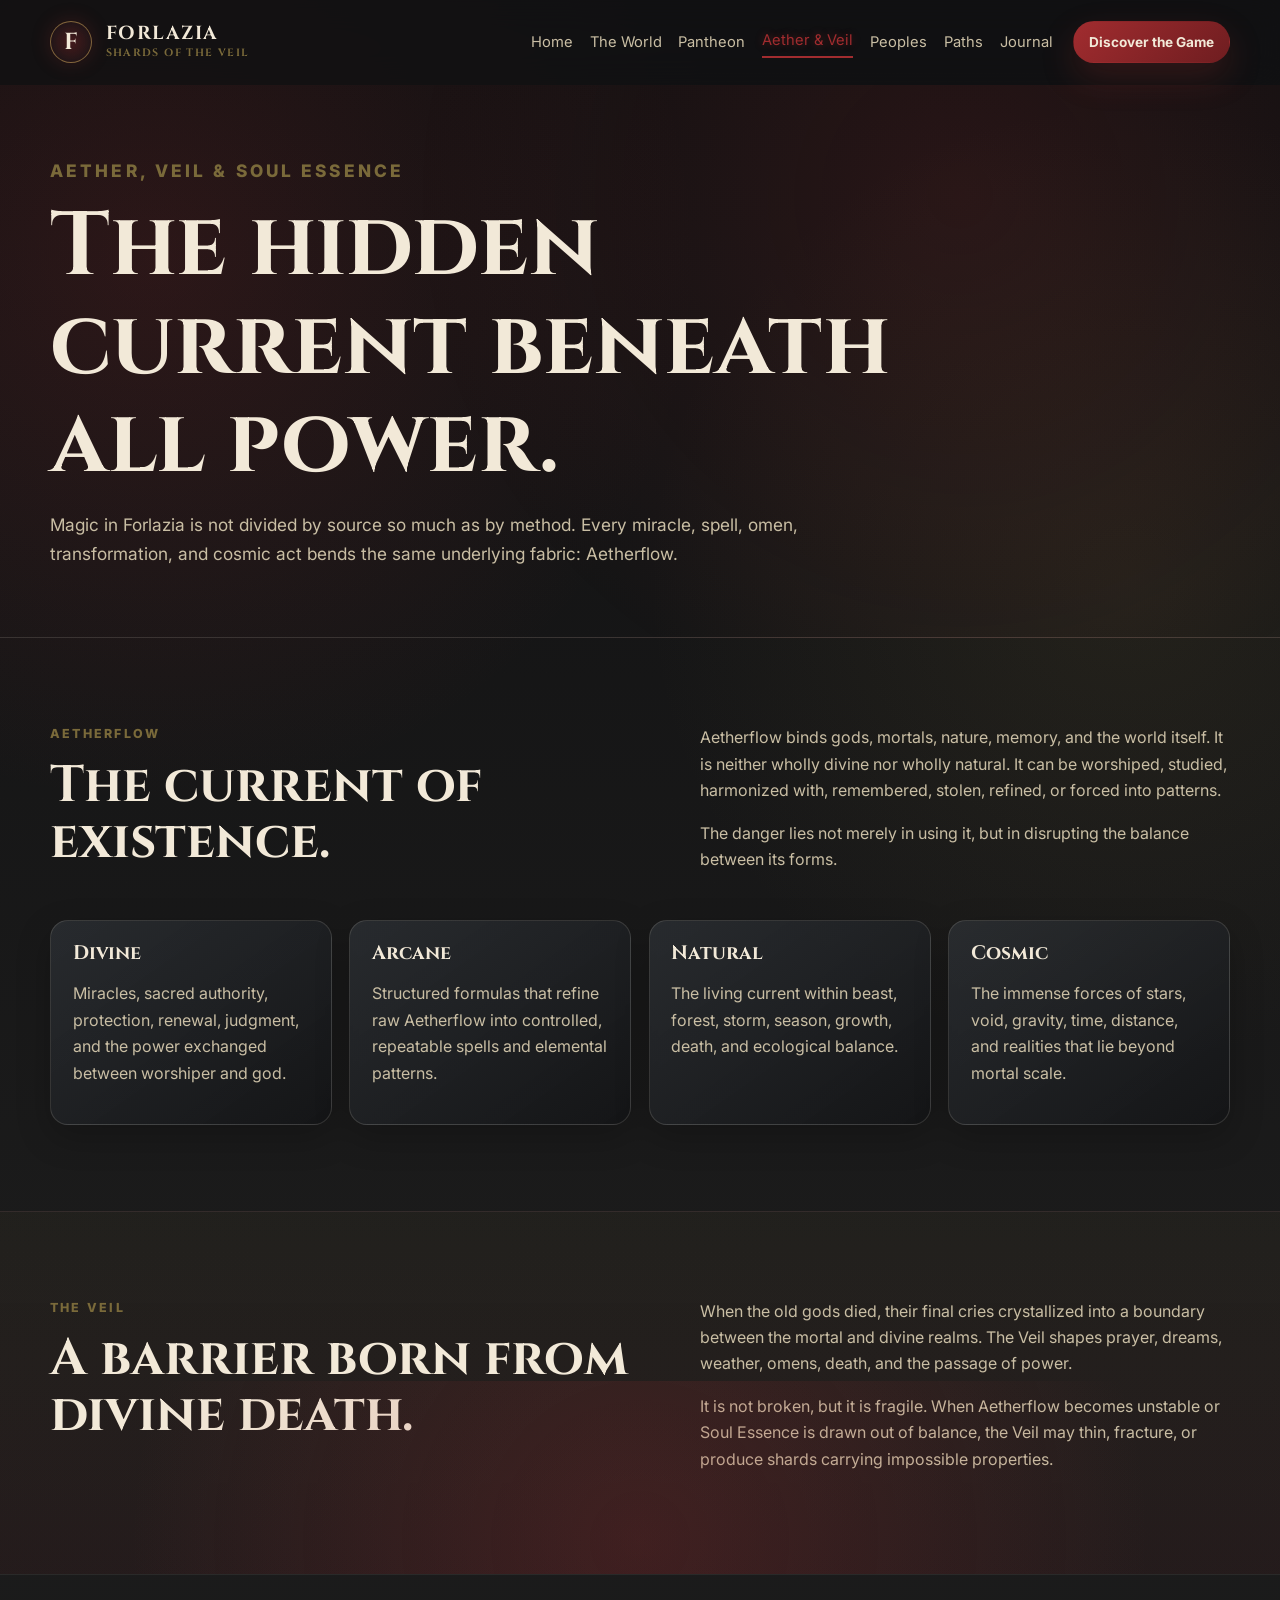
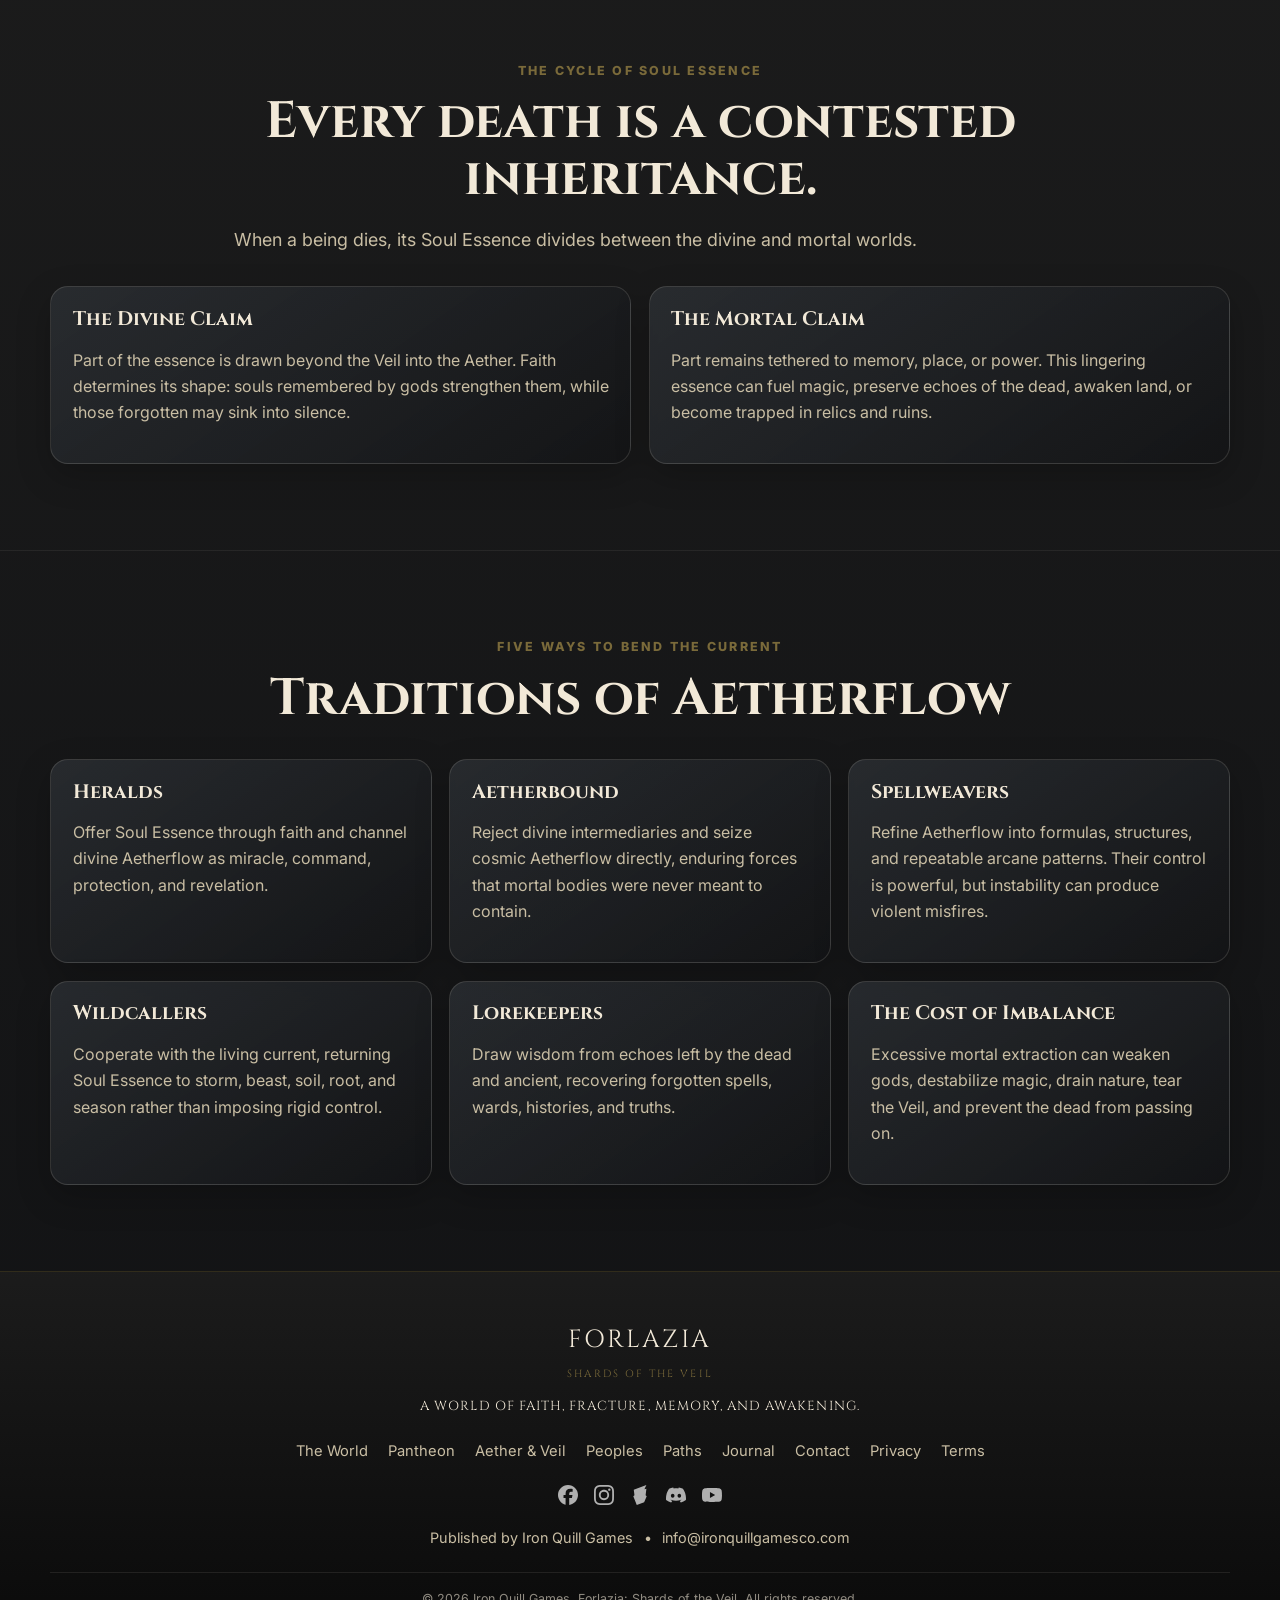
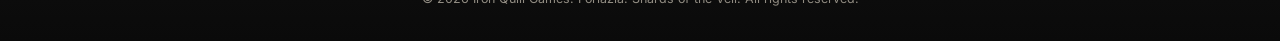
==== aether.html @ 4a80a3da "Add files via upload" ====
<!DOCTYPE html><html lang="en"><head><meta charset="UTF-8"><meta name="viewport" content="width=device-width,initial-scale=1"><title>Aether, the Veil & Soul Essence | Forlazia Lore</title><meta name="description" content="Understand Aetherflow, Soul Essence, the Veil, magic traditions, and the cost of imbalance in Forlazia."><link rel="canonical" href="https://forlazia.com/aether.html"><link rel="icon" href="assets/favicon.ico"><link rel="preconnect" href="https://fonts.googleapis.com"><link rel="preconnect" href="https://fonts.gstatic.com" crossorigin><link href="https://fonts.googleapis.com/css2?family=Cinzel:wght@500;600;700&family=Inter:wght@400;500;600;700&display=swap" rel="stylesheet"><link rel="stylesheet" href="css/styles.css"></head><body data-page="aether"><div id="header-placeholder"></div><main id="main"><section class="page-hero"><div class="container reveal"><p class="eyebrow">Aether, Veil & Soul Essence</p><h1>The hidden current beneath all power.</h1><p>Magic in Forlazia is not divided by source so much as by method. Every miracle, spell, omen, transformation, and cosmic act bends the same underlying fabric: Aetherflow.</p></div></section>
<section class="section"><div class="container two-column"><div class="section-intro reveal"><p class="eyebrow">Aetherflow</p><h2>The current of existence.</h2></div><div class="copy-block reveal"><p>Aetherflow binds gods, mortals, nature, memory, and the world itself. It is neither wholly divine nor wholly natural. It can be worshiped, studied, harmonized with, remembered, stolen, refined, or forced into patterns.</p><p>The danger lies not merely in using it, but in disrupting the balance between its forms.</p></div></div><div class="container card-grid four-columns"><article class="feature-card reveal"><h3>Divine</h3><p>Miracles, sacred authority, protection, renewal, judgment, and the power exchanged between worshiper and god.</p></article><article class="feature-card reveal"><h3>Arcane</h3><p>Structured formulas that refine raw Aetherflow into controlled, repeatable spells and elemental patterns.</p></article><article class="feature-card reveal"><h3>Natural</h3><p>The living current within beast, forest, storm, season, growth, death, and ecological balance.</p></article><article class="feature-card reveal"><h3>Cosmic</h3><p>The immense forces of stars, void, gravity, time, distance, and realities that lie beyond mortal scale.</p></article></div></section>
<section class="section featured-game"><div class="container two-column"><div class="section-intro reveal"><p class="eyebrow">The Veil</p><h2>A barrier born from divine death.</h2></div><div class="copy-block reveal"><p>When the old gods died, their final cries crystallized into a boundary between the mortal and divine realms. The Veil shapes prayer, dreams, weather, omens, death, and the passage of power.</p><p>It is not broken, but it is fragile. When Aetherflow becomes unstable or Soul Essence is drawn out of balance, the Veil may thin, fracture, or produce shards carrying impossible properties.</p></div></div></section>
<section class="section"><div class="container centered reveal"><p class="eyebrow">The Cycle of Soul Essence</p><h2>Every death is a contested inheritance.</h2><p class="lead">When a being dies, its Soul Essence divides between the divine and mortal worlds.</p></div><div class="container card-grid two-card-grid"><article class="feature-card reveal"><h3>The Divine Claim</h3><p>Part of the essence is drawn beyond the Veil into the Aether. Faith determines its shape: souls remembered by gods strengthen them, while those forgotten may sink into silence.</p></article><article class="feature-card reveal"><h3>The Mortal Claim</h3><p>Part remains tethered to memory, place, or power. This lingering essence can fuel magic, preserve echoes of the dead, awaken land, or become trapped in relics and ruins.</p></article></div></section>
<section class="section"><div class="container centered reveal"><p class="eyebrow">Five Ways to Bend the Current</p><h2>Traditions of Aetherflow</h2></div><div class="container card-grid three-columns"><article class="feature-card reveal"><h3>Heralds</h3><p>Offer Soul Essence through faith and channel divine Aetherflow as miracle, command, protection, and revelation.</p></article><article class="feature-card reveal"><h3>Aetherbound</h3><p>Reject divine intermediaries and seize cosmic Aetherflow directly, enduring forces that mortal bodies were never meant to contain.</p></article><article class="feature-card reveal"><h3>Spellweavers</h3><p>Refine Aetherflow into formulas, structures, and repeatable arcane patterns. Their control is powerful, but instability can produce violent misfires.</p></article><article class="feature-card reveal"><h3>Wildcallers</h3><p>Cooperate with the living current, returning Soul Essence to storm, beast, soil, root, and season rather than imposing rigid control.</p></article><article class="feature-card reveal"><h3>Lorekeepers</h3><p>Draw wisdom from echoes left by the dead and ancient, recovering forgotten spells, wards, histories, and truths.</p></article><article class="feature-card reveal"><h3>The Cost of Imbalance</h3><p>Excessive mortal extraction can weaken gods, destabilize magic, drain nature, tear the Veil, and prevent the dead from passing on.</p></article></div></section></main><div id="footer-placeholder"></div><script src="js/includes.js"></script><script src="js/main.js"></script></body></html>
---- css/styles.css ----
:root {
  --color-black: #1C1C1C;
  --color-red: #A12C2F;
  --color-bone: #F2E9D8;
  --color-bronze: #7A6A3A;
  --color-iron: #34393F;
  --color-muted: #c9bea4;
  --color-panel: rgba(52, 57, 63, 0.58);
  --color-panel-deep: rgba(14, 14, 15, 0.82);
  --border: rgba(242, 233, 216, 0.14);
  --shadow: 0 24px 80px rgba(0, 0, 0, 0.45);
  --radius-lg: 28px;
  --radius-md: 18px;
  --radius-sm: 12px;
  --container: 1180px;
  --font-heading: 'Cinzel', Georgia, serif;
  --font-body: 'Inter', system-ui, sans-serif;
}

* { box-sizing: border-box; }
html { scroll-behavior: smooth; }
body {
  margin: 0;
  font-family: var(--font-body);
  color: var(--color-bone);
  background:
    radial-gradient(circle at 12% 8%, rgba(161, 44, 47, 0.18), transparent 34rem),
    radial-gradient(circle at 88% 18%, rgba(122, 106, 58, 0.14), transparent 30rem),
    linear-gradient(180deg, #101011 0%, var(--color-black) 42%, #111214 100%);
  line-height: 1.65;
}
body::before {
  content: "";
  position: fixed;
  inset: 0;
  pointer-events: none;
  opacity: 0.18;
  background-image: linear-gradient(rgba(255,255,255,.025) 1px, transparent 1px), linear-gradient(90deg, rgba(255,255,255,.02) 1px, transparent 1px);
  background-size: 42px 42px;
  z-index: -1;
}
img { max-width: 100%; display: block; }
a { color: inherit; text-decoration: none; }
.container { width: min(calc(100% - 32px), var(--container)); margin-inline: auto; }
.skip-link, .sr-only { position: absolute; left: -9999px; }
.skip-link { position:absolute; left:-9999px; top:auto; width:1px; height:1px; overflow:hidden; z-index:9999; }
.skip-link:focus { left:1rem; top:1rem; width:auto; height:auto; padding:.85rem 1.1rem; background:rgba(28,28,28,.98); color:var(--color-bone); border:1px solid rgba(161,44,47,.45); border-radius:10px; text-decoration:none; box-shadow:0 0 18px rgba(161,44,47,.22); }

.site-header {
  position: sticky;
  top: 0;
  z-index: 100;
  background: rgba(18, 18, 19, 0.82);
  backdrop-filter: blur(16px);
  border-bottom: 1px solid transparent;
  transition: border-color .25s ease, box-shadow .25s ease;
}
.site-header.is-scrolled { border-color: var(--border); box-shadow: 0 10px 35px rgba(0,0,0,.35); }
.nav-wrap { display:flex; align-items:center; gap:1.25rem; min-height:84px; flex-wrap:nowrap; }
.brand { display:flex; align-items:center; gap:.8rem; flex:0 0 auto; font-family:var(--font-heading); font-weight:700; letter-spacing:.06em; text-transform:uppercase; white-space:nowrap; }
.brand img { width: 54px; height: 54px; object-fit: contain; }

.primary-nav { margin-left:auto; display:flex; align-items:center; gap:1.05rem; flex:0 1 auto; font-size:.92rem; color:var(--color-muted); white-space:nowrap; }
.primary-nav a { position:relative; display:inline-flex; align-items:center; color:var(--color-muted); text-decoration:none; white-space:nowrap; transition:color .3s ease, transform .3s ease, filter .3s ease, text-shadow .3s ease; }
.primary-nav a::after { content:""; position:absolute; left:0; right:0; bottom:-.35rem; height:2px; background:transparent; transform:scaleX(0); transform-origin:center; transition:transform .3s ease, background .3s ease; }
.primary-nav a:hover { color:var(--color-bone); transform:translateY(-2px); filter:brightness(0) saturate(100%) invert(24%) sepia(29%) saturate(2698%) hue-rotate(337deg) brightness(96%) contrast(90%); text-shadow:0 0 6px rgba(161,44,47,0.35); }
.primary-nav a:hover::after { background:rgba(161,44,47,.65); transform:scaleX(1); }
.primary-nav a[aria-current="page"] { color:var(--color-red); transform:translateY(-2px); filter:none; text-shadow:0 0 8px rgba(161,44,47,0.45); }
.primary-nav a[aria-current="page"]::after { background:var(--color-red); transform:scaleX(1); }
.nav-actions { display:flex; align-items:center; gap:.9rem; flex:0 0 auto; white-space:nowrap; }
.nav-toggle { display: none; background: transparent; border: 1px solid var(--border); border-radius: 10px; padding: .5rem; }
.nav-toggle span:not(.sr-only) { display:block; width: 22px; height:2px; background: var(--color-bone); margin:4px 0; }
.nav-dropdown { list-style:none; position:relative; display:inline-flex; align-items:center; white-space:nowrap; }
.submenu {position: absolute; top: 100%; left: 0; min-width: 180px; padding: 0.5rem; margin: 0; list-style: none; background: rgba(28, 28, 28, 0.96); border: 1px solid rgba(122, 106, 58, 0.45); border-radius: 14px; box-shadow: 0 18px 40px rgba(0, 0, 0, 0.45); opacity: 0; visibility: hidden; transform: translateY(8px); transition: opacity 0.25s ease, transform 0.25s ease, visibility 0.25s ease; z-index: 1000;}
.submenu a {display: block; padding: 0.75rem 0.9rem; color: var(--color-bone); text-decoration: none; border-radius: 10px;}
.submenu a:hover,
.submenu a:focus {background: rgba(161, 44, 47, 0.18); color: #fff;}
.nav-dropdown:hover .submenu,
.nav-dropdown:focus-within .submenu {opacity: 1; visibility: visible; transform: translateY(0);}

.social-icons { display:flex; align-items:center; gap:1rem; }
.social-icons a { width:20px; height:20px; opacity:0.75; transition:opacity 0.3s ease, transform 0.3s ease, filter 0.3s ease; }
.social-icons a:hover { opacity:1; transform:translateY(-2px); filter:drop-shadow(0 0 6px rgba(161,44,47,0.4)); }
.social-icons img { width:100%; height:100%; object-fit:contain; display:block; filter:brightness(0) invert(0.9); transition:filter 0.3s ease, transform 0.3s ease; }
.social-icons a:hover img { filter:brightness(0) saturate(100%) invert(24%) sepia(29%) saturate(2698%) hue-rotate(337deg) brightness(96%) contrast(90%); }

.btn { display: inline-flex; justify-content: center; align-items: center; min-height: 48px; padding: .85rem 1.2rem; border-radius: 999px; border: 1px solid transparent; font-weight: 700; transition: transform .2s ease, box-shadow .2s ease, border-color .2s ease; cursor: pointer; }
.btn:hover { transform: translateY(-2px); }
.btn-primary { background: linear-gradient(135deg, var(--color-red), #6f1d20); color: var(--color-bone); box-shadow: 0 14px 34px rgba(161,44,47,.24); }
.btn-secondary { border-color: rgba(242,233,216,.28); background: rgba(242,233,216,.045); color: var(--color-bone); }
.btn-small { min-height: 40px; padding: .55rem .95rem; font-size: .85rem; }
.text-link { color: var(--color-bone); border-bottom: 1px solid var(--color-red); }
.button-row { display: flex; gap: .9rem; flex-wrap: wrap; margin-top: 2rem; }

.hero { position: relative; overflow: hidden; padding: 84px 0 72px; border-bottom: 1px solid var(--border); }
.hero::after, .featured-game::before, .newsletter-band::before {
  content:""; position:absolute; inset:auto -10% -35% -10%; height: 320px; background: radial-gradient(circle, rgba(161,44,47,.22), transparent 65%); pointer-events:none;
}
.hero-grid, .game-grid, .two-column, .newsletter-grid { display: grid; grid-template-columns: 1.05fr .95fr; gap: 4rem; align-items: center; }
.two-column { align-items:stretch; }
.contact-panel { height:100%; }
.eyebrow { color: var(--color-bronze); text-transform: uppercase; letter-spacing: .18em; font-size: .78rem; font-weight: 800; margin: 0 0 .8rem; }
h1, h2, h3 { font-family: var(--font-heading); line-height: 1.1; margin: 0; }
h1 { font-size: clamp(2.6rem, 7vw, 5.6rem); max-width: 850px; }
h2 { font-size: clamp(2rem, 4vw, 3.45rem); }
h3 { font-size: 1.22rem; }
p { color: var(--color-muted); }
.hero-text, .lead { font-size: 1.12rem; max-width: 720px; }
.hero-art, .game-art { min-height: 420px; display:grid; place-items:center; }
.artifact-frame, .box-art-panel { position: relative; width: min(420px, 100%); aspect-ratio: 1; border-radius: var(--radius-lg); border: 1px solid rgba(242,233,216,.18); background: linear-gradient(145deg, rgba(52,57,63,.76), rgba(18,18,19,.94)); box-shadow: var(--shadow), inset 0 0 80px rgba(161,44,47,.12); display:grid; place-items:center; overflow:hidden; }
.artifact-frame img { width: 64%; filter: drop-shadow(0 22px 34px rgba(0,0,0,.55)); z-index: 2; }
.rune-ring { position:absolute; width:78%; aspect-ratio:1; border: 1px solid rgba(122,106,58,.45); border-radius:50%; animation: slowSpin 38s linear infinite; }
.rune-ring::before, .rune-ring::after { content:""; position:absolute; inset: 8%; border-radius:50%; border: 1px dashed rgba(242,233,216,.18); }
@keyframes slowSpin { to { transform: rotate(360deg); } }

.section { padding: 86px 0; position: relative; }
.section + .section { border-top: 1px solid rgba(242,233,216,.07); }
.section-intro { max-width: 620px; }
.copy-block p:first-child { margin-top: 0; }
.card-grid { display:grid; gap: 1.1rem; margin-top: 2rem; }
.four-columns { grid-template-columns: repeat(4, 1fr); }
.three-columns { grid-template-columns: repeat(3, 1fr); }
.feature-card, .news-card, .contact-panel {
  background: linear-gradient(145deg, rgba(52,57,63,.58), rgba(19,20,22,.78));
  border: 1px solid var(--border);
  border-radius: var(--radius-md);
  padding: 1.35rem;
  box-shadow: 0 12px 34px rgba(0,0,0,.22);
  transition: transform .2s ease, border-color .2s ease, box-shadow .2s ease;
}
.feature-card:hover, .news-card:hover { transform: translateY(-4px); border-color: rgba(161,44,47,.52); box-shadow: 0 20px 52px rgba(0,0,0,.34); }
.featured-game { background: linear-gradient(180deg, rgba(122,106,58,.07), rgba(161,44,47,.08)); overflow:hidden; }
.box-art-panel {aspect-ratio: 1 / 1; width: 100%; max-width: 520px; padding: 1rem; background: rgba(255,255,255,0.03); border: 1px solid rgba(122,106,58,0.35); border-radius: 18px; box-shadow: 0 0 30px rgba(0,0,0,0.45), 0 0 12px rgba(161,44,47,0.15); overflow: hidden; display: flex; align-items: center; justify-content: center;}
.mini-grid { display:grid; grid-template-columns: repeat(2,1fr); gap: .85rem; margin-top: 1.5rem; }
.mini-grid div { border: 1px solid rgba(242,233,216,.12); border-radius: var(--radius-sm); padding: 1rem; background: rgba(0,0,0,.16); }
.mini-grid strong { display:block; color: var(--color-bone); }
.mini-grid span { display:block; color: var(--color-muted); font-size: .93rem; margin-top: .3rem; }
.centered { text-align:center; max-width: 850px; }
.section-heading-row { display:flex; justify-content:space-between; gap:1rem; align-items:end; }
.news-card .date { color: var(--color-bronze); text-transform: uppercase; letter-spacing: .12em; font-size: .78rem; font-weight: 800; }

.newsletter-band { position: relative; padding: 72px 0; background: linear-gradient(135deg, rgba(161,44,47,.22), rgba(52,57,63,.62)); border-block: 1px solid var(--border); overflow:hidden; }
.signup-form label { display:block; font-weight:700; margin-bottom:.55rem; }
.form-inline { display:flex; gap:.65rem; }
input, textarea, select { width:100%; min-height: 48px; background: rgba(0,0,0,.28); color: var(--color-bone); border: 1px solid rgba(242,233,216,.18); border-radius: var(--radius-sm); padding: .8rem 1rem; font: inherit; }
textarea { min-height: 150px; resize: vertical; }
input:focus, textarea:focus, button:focus-visible, a:focus-visible { outline: 2px solid var(--color-red); outline-offset: 3px; }
.signup-form small { color: var(--color-muted); display:block; margin-top:.55rem; }
.contact-list { list-style:none; padding:0; margin:1.5rem 0; }
.contact-list li { display:flex; justify-content:space-between; gap:1rem; padding:.75rem 0; border-bottom:1px solid rgba(242,233,216,.1); }
.contact-list span { color: var(--color-bronze); font-weight:800; }

.mailerlite-form { margin-top:1.5rem; }
.mailerlite-form input[type="email"], .mailerlite-form input[type="text"] { width:100%; min-height:48px; padding:.85rem 1rem; background:rgba(28,28,28,.72); color:var(--color-bone); border:1px solid rgba(122,106,58,.4); border-radius:12px; }
.mailerlite-form button, .mailerlite-form input[type="submit"] { min-height:48px; padding:.85rem 1.25rem; background:var(--color-red); color:var(--color-bone); border:1px solid rgba(242,233,216,.14); border-radius:12px; cursor:pointer; transition:transform .3s ease, box-shadow .3s ease; }
.mailerlite-form button:hover, .mailerlite-form input[type="submit"]:hover { transform:translateY(-2px); box-shadow:0 0 18px rgba(161,44,47,.35); }

.form-honeypot { position:absolute; left:-9999px; opacity:0; pointer-events:none; }

.site-footer { background:linear-gradient(180deg, rgba(28,28,28,0.98), rgba(10,10,10,1)); border-top:1px solid rgba(122,106,58,0.35); padding:3rem 0 2rem; color:var(--color-muted); }
.footer-inner { display:flex; flex-direction:column; align-items:center; text-align:center; gap:1.35rem; }
.footer-brand { display:flex; flex-direction:column; align-items:center; gap:.75rem; }
.footer-logo-link { display:inline-flex; align-items:center; justify-content:center; }
.footer-logo { max-width:150px; height:auto; display:block; filter:drop-shadow(0 0 12px rgba(161,44,47,0.16)); }
.footer-tagline { margin:0; color:var(--color-bone); font-family:var(--font-heading); letter-spacing:.08em; text-transform:uppercase; font-size:.82rem; }
.footer-nav { display:flex; flex-direction:row; flex-wrap:wrap; justify-content:center; align-items:center; gap:1.25rem; }
.footer-nav a { color:var(--color-muted); text-decoration:none; font-size:.92rem; transition:color .3s ease, transform .3s ease, filter .3s ease, text-shadow .3s ease; }
.footer-nav a:hover, .footer-nav a:focus { color:var(--color-bone); transform:translateY(-2px); filter:brightness(0) saturate(100%) invert(24%) sepia(29%) saturate(2698%) hue-rotate(337deg) brightness(96%) contrast(90%); text-shadow:0 0 6px rgba(161,44,47,0.35); }
.footer-social { justify-content:center; }
.footer-contact { display:flex; flex-wrap:wrap; justify-content:center; align-items:center; gap:.65rem; font-size:.9rem; }
.footer-contact a { color:var(--color-muted); text-decoration:none; transition:color .3s ease, transform .3s ease, filter .3s ease, text-shadow .3s ease; }
.footer-contact a:hover, .footer-contact a:focus { color:var(--color-bone); transform:translateY(-2px); filter:brightness(0) saturate(100%) invert(24%) sepia(29%) saturate(2698%) hue-rotate(337deg) brightness(96%) contrast(90%); text-shadow:0 0 6px rgba(161,44,47,0.35); }
.footer-legal { border-top:1px solid rgba(242,233,216,0.09); padding-top:1rem; width:100%; font-size:.78rem; color:rgba(242,233,216,0.58); }
.footer-legal p { margin:0; }
@media (max-width: 640px) { .footer-nav { gap:.85rem 1rem; } }
@media (max-width: 640px) { .footer-contact { flex-direction:column; gap:.35rem; } }
@media (max-width: 640px) { .footer-contact span { display:none; } }

.page-hero { padding: 72px 0 52px; border-bottom: 1px solid var(--border); background: radial-gradient(circle at 75% 20%, rgba(161,44,47,.16), transparent 34rem); }
.page-hero p { max-width: 760px; font-size: 1.08rem; }
.content-panel { background: var(--color-panel-deep); border: 1px solid var(--border); border-radius: var(--radius-lg); padding: clamp(1.4rem, 4vw, 2.4rem); }
.form-grid { display:grid; gap: 1rem; }

.reveal { opacity: 0; transform: translateY(18px); transition: opacity .7s ease, transform .7s ease; }
.reveal.is-visible { opacity: 1; transform: none; }

.forlazia-callout {
  margin-top: 1.5rem;
  padding: 1.25rem;
  border: 1px solid rgba(212, 168, 92, 0.35);
  border-radius: 0.85rem;
  background: rgba(212, 168, 92, 0.08);
}

.forlazia-callout strong {
  display: block;
  margin-bottom: 0.5rem;
  color: #d4a85c;
  font-family: "Cinzel", serif;
  font-size: 1.05rem;
}

.forlazia-callout p {
  margin: 0;
}

@media (max-width: 980px) {
  .nav-toggle { display:block; margin-left:auto; }
  .primary-nav,
  .nav-actions { display:none; }
  .primary-nav.is-open { position:absolute; top:84px; left:16px; right:16px; display:grid; gap:.8rem; padding:1rem; background:#131315; border:1px solid var(--border); border-radius:var(--radius-md); box-shadow:var(--shadow); }
  .nav-dropdown { width:100%; }
  .nav-dropdown > a { display:block; width:100%; }
  .submenu { position:static; opacity:1; visibility:visible; transform:none; display:grid; gap:.35rem; min-width:0; margin:.35rem 0 0 .75rem; padding:.35rem 0 .35rem .75rem; background:transparent; border:0; border-left:1px solid rgba(122,106,58,.45); border-radius:0; box-shadow:none; }
  .submenu a { padding:.45rem .75rem; color:var(--color-muted); }
  .submenu a:hover,
  .submenu a:focus { background:rgba(161,44,47,.18); color:var(--color-bone); }
  .hero-grid,
  .game-grid,
  .two-column,
  .newsletter-grid,
  .footer-grid { grid-template-columns:1fr; gap:2rem; }
  .four-columns,
  .three-columns { grid-template-columns:repeat(2, 1fr); }
}
@media (max-width: 640px) {
  .brand span { display:none; }
  .hero { padding-top: 56px; }
  .four-columns, .three-columns, .mini-grid { grid-template-columns: 1fr; }
  .form-inline, .section-heading-row { flex-direction: column; align-items: stretch; }
  .btn { width:100%; }
  .contact-list li { flex-direction: column; }
}

/* Game at a Glance */

.game-at-a-glance {
  padding-top: 4rem;
  padding-bottom: 4rem;
}

.glance-grid {
  display: grid;
  grid-template-columns: repeat(3, minmax(0, 1fr));
  gap: 1.5rem;
  margin-top: 2.5rem;
}

.glance-card {
  display: block;
  padding: 1.5rem;
  border: 1px solid rgba(212, 168, 92, 0.22);
  border-radius: 16px;
  background: rgba(255, 255, 255, 0.04);
  box-shadow: 0 12px 30px rgba(0, 0, 0, 0.18);
  backdrop-filter: blur(2px);
  min-height: 220px;
}

.glance-label {
  display: inline-block;
  margin-bottom: 0.75rem;
  font-size: 0.75rem;
  font-weight: 700;
  letter-spacing: 0.12em;
  text-transform: uppercase;
  color: #d4a85c;
}

.glance-title {
  margin: 0 0 0.85rem 0;
  font-family: "Cinzel", serif;
  font-size: 1.35rem;
  line-height: 1.25;
  color: #f5ebd7;
}

.glance-card p {
  margin: 0;
  font-size: 1rem;
  line-height: 1.65;
  color: rgba(245, 235, 215, 0.82);
}

@media (max-width: 1000px) {
  .glance-grid {
    grid-template-columns: repeat(2, minmax(0, 1fr));
  }
}

@media (max-width: 640px) {
  .glance-grid {
    grid-template-columns: 1fr;
  }

  .glance-card {
    min-height: auto;
  }
}

/* Expanded Forlazia Product Page */
.forlazia-art-placeholder {
  position: relative;
  width: min(520px, 100%);
  min-height: 420px;
  padding: 2.5rem;
  border: 1px solid rgba(122,106,58,.42);
  border-radius: var(--radius-lg);
  background:
    radial-gradient(circle at 50% 38%, rgba(161,44,47,.22), transparent 17rem),
    linear-gradient(145deg, rgba(52,57,63,.76), rgba(18,18,19,.96));
  box-shadow: var(--shadow), inset 0 0 90px rgba(161,44,47,.1);
  display: flex;
  flex-direction: column;
  align-items: center;
  justify-content: center;
  text-align: center;
  overflow: hidden;
}

.forlazia-art-placeholder::before,
.forlazia-art-placeholder::after {
  content: "";
  position: absolute;
  border-radius: 50%;
  border: 1px solid rgba(122,106,58,.3);
}

.forlazia-art-placeholder::before { width: 72%; aspect-ratio: 1; }
.forlazia-art-placeholder::after { width: 54%; aspect-ratio: 1; border-style: dashed; }
.forlazia-art-placeholder > * { position: relative; z-index: 1; }
.forlazia-art-placeholder h2 { font-size: clamp(2.3rem, 5vw, 4.2rem); }
.forlazia-art-placeholder span { color: var(--color-bronze); font-family: var(--font-heading); letter-spacing: .16em; text-transform: uppercase; }
.forlazia-art-placeholder p:last-child { max-width: 320px; margin-bottom: 0; }

.adventure-loop-section,
.audience-section,
.difference-section {
  background: linear-gradient(180deg, rgba(255,255,255,.012), rgba(0,0,0,.045));
}

.adventure-loop {
  display: flex;
  flex-wrap: wrap;
  align-items: center;
  justify-content: center;
  gap: .8rem;
  margin-top: 2.25rem;
  margin-bottom: 1.75rem;
}

.adventure-loop span {
  padding: .9rem 1.1rem;
  border: 1px solid rgba(212,168,92,.3);
  border-radius: 999px;
  background: rgba(212,168,92,.075);
  color: var(--color-bone);
  font-family: var(--font-heading);
  font-weight: 600;
  text-align: center;
}

.adventure-loop b {
  color: var(--color-red);
  font-size: 1.3rem;
}

.audience-grid .feature-card,
.difference-grid .feature-card {
  min-height: 210px;
}

.development-grid {
  display: grid;
  grid-template-columns: repeat(3, minmax(0, 1fr));
  gap: 1.25rem;
  margin-top: 2.5rem;
}

.development-card {
  padding: 1.4rem;
  border: 1px solid rgba(242,233,216,.14);
  border-radius: var(--radius-md);
  background: linear-gradient(145deg, rgba(52,57,63,.58), rgba(19,20,22,.78));
  box-shadow: 0 12px 34px rgba(0,0,0,.22);
}

.development-card span {
  display: block;
  margin-bottom: .5rem;
  color: var(--color-bronze);
  font-size: .76rem;
  font-weight: 800;
  letter-spacing: .12em;
  text-transform: uppercase;
}

.development-card strong {
  display: block;
  color: var(--color-bone);
  font-family: var(--font-heading);
  font-size: 1.2rem;
}

.development-card p { margin-bottom: 0; }

.forlazia-final-cta .newsletter-grid { align-items: center; }
.cta-actions { display: flex; gap: .9rem; flex-wrap: wrap; justify-content: flex-end; }

@media (max-width: 980px) {
  .development-grid { grid-template-columns: repeat(2, minmax(0, 1fr)); }
  .cta-actions { justify-content: flex-start; }
}

@media (max-width: 640px) {
  .forlazia-art-placeholder { min-height: 340px; padding: 1.5rem; }
  .adventure-loop { flex-direction: column; }
  .adventure-loop b { transform: rotate(90deg); }
  .adventure-loop span { width: 100%; }
  .development-grid { grid-template-columns: 1fr; }
  .cta-actions { flex-direction: column; }
}

/* Forlazia standalone site additions */
.forlazia-brand { gap:.85rem; }
.forlazia-brand > span:last-child { display:flex; flex-direction:column; line-height:1.05; }
.forlazia-brand strong { font-family:var(--font-heading); color:var(--color-bone); font-size:1.18rem; letter-spacing:.08em; text-transform:uppercase; }
.forlazia-brand small { color:var(--color-bronze); font-size:.66rem; letter-spacing:.13em; text-transform:uppercase; margin-top:.26rem; }
.brand-mark { width:42px; height:42px; display:grid; place-items:center; border:1px solid rgba(212,168,92,.55); border-radius:50%; font-family:var(--font-heading); font-size:1.45rem; color:var(--color-bone); background:radial-gradient(circle,rgba(161,44,47,.35),rgba(20,20,22,.95)); box-shadow:0 0 20px rgba(161,44,47,.22); }
.forlazia-home-hero { min-height:760px; overflow:hidden; isolation:isolate; }
.hero-backdrop { position:absolute; inset:0; z-index:-2; background:linear-gradient(90deg,rgba(10,10,12,.98) 0%,rgba(10,10,12,.88) 43%,rgba(10,10,12,.28) 100%),url('../assets/forlazia-box-art.png') center/cover no-repeat; opacity:.38; filter:saturate(.78) contrast(1.12); }
.forlazia-home-hero::after { content:""; position:absolute; inset:0; z-index:-1; background:radial-gradient(circle at 72% 40%,rgba(161,44,47,.18),transparent 34rem),linear-gradient(180deg,transparent 55%,var(--color-bg)); }
.box-art-panel.cinematic { max-width:560px; aspect-ratio:1.15/1; padding:0; border-color:rgba(212,168,92,.38); }
.box-art-panel.cinematic img { width:100%; height:100%; object-fit:cover; }
.hero-facts { display:flex; flex-wrap:wrap; gap:.75rem; margin-top:1.6rem; }
.hero-facts span { padding:.7rem .85rem; border:1px solid rgba(242,233,216,.12); border-radius:999px; background:rgba(0,0,0,.24); color:var(--color-muted); font-size:.86rem; }
.hero-facts strong { color:var(--color-bone); }
.text-link { color:var(--color-bronze); font-weight:700; text-decoration:none; }
.text-link:hover { color:var(--color-bone); }
.archetype-strip { display:flex; flex-wrap:wrap; justify-content:center; gap:.8rem; margin-top:2rem; margin-bottom:2rem; }
.archetype-strip span { padding:.8rem 1rem; border-radius:999px; border:1px solid rgba(212,168,92,.28); background:linear-gradient(145deg,rgba(52,57,63,.54),rgba(19,20,22,.8)); color:var(--color-bone); font-family:var(--font-heading); letter-spacing:.04em; }
.footer-wordmark { color:var(--color-bone); text-decoration:none; font-family:var(--font-heading); text-transform:uppercase; letter-spacing:.1em; font-size:1.55rem; }
.footer-wordmark span { display:block; color:var(--color-bronze); font-size:.65rem; letter-spacing:.2em; margin-top:.35rem; }
.world-hero { background:radial-gradient(circle at 75% 20%,rgba(122,106,58,.18),transparent 34rem),radial-gradient(circle at 20% 90%,rgba(161,44,47,.14),transparent 30rem); }
@media (max-width:980px){.forlazia-home-hero{min-height:auto}.hero-backdrop{background-position:65% center}.hero-facts{justify-content:flex-start}}
@media (max-width:640px){.forlazia-brand small{display:none}.forlazia-brand strong{font-size:1rem}.brand-mark{width:36px;height:36px}.hero-backdrop{opacity:.22}.hero-facts span{width:100%;text-align:center}}

/* Lore-focused site additions */
.two-card-grid{grid-template-columns:repeat(2,minmax(0,1fr));}
.deity-card,.people-card,.path-card{padding:1.65rem;}
.deity-title{margin:0 0 .35rem;color:var(--color-bronze);font-size:.78rem;font-weight:800;letter-spacing:.14em;text-transform:uppercase;}
.deity-card h3,.people-card h3,.path-card h3{font-size:1.55rem;margin:.15rem 0 .75rem;}
.deity-card strong{color:var(--color-bone);font-size:.92rem;letter-spacing:.04em;}
.corruption-band{background:radial-gradient(circle at 50% 20%,rgba(161,44,47,.24),transparent 34rem),linear-gradient(180deg,rgba(12,8,10,.55),rgba(28,12,15,.72));}
.feature-card[href]{display:block;}
.feature-card[href]:focus-visible{outline:2px solid var(--color-red);outline-offset:4px;}
@media(max-width:980px){.two-card-grid{grid-template-columns:1fr;}.primary-nav{font-size:.88rem;gap:.75rem;}}
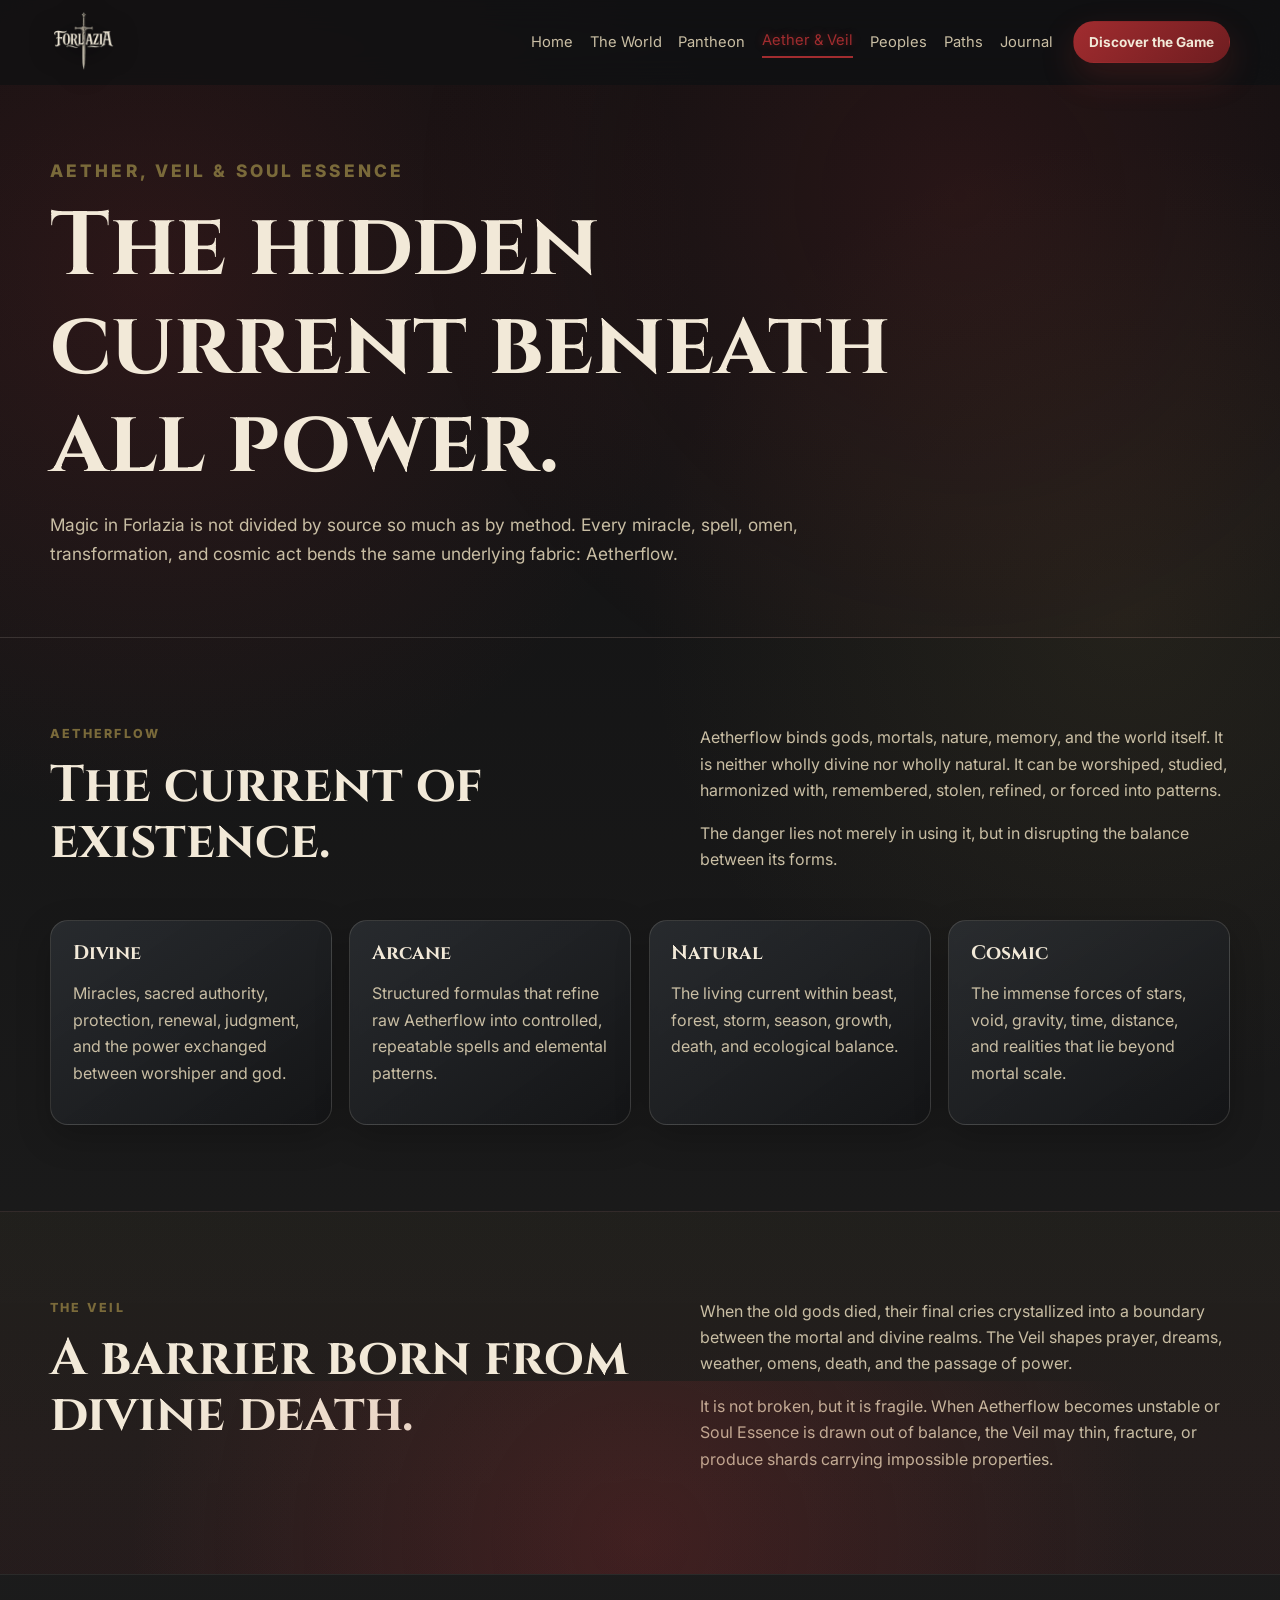
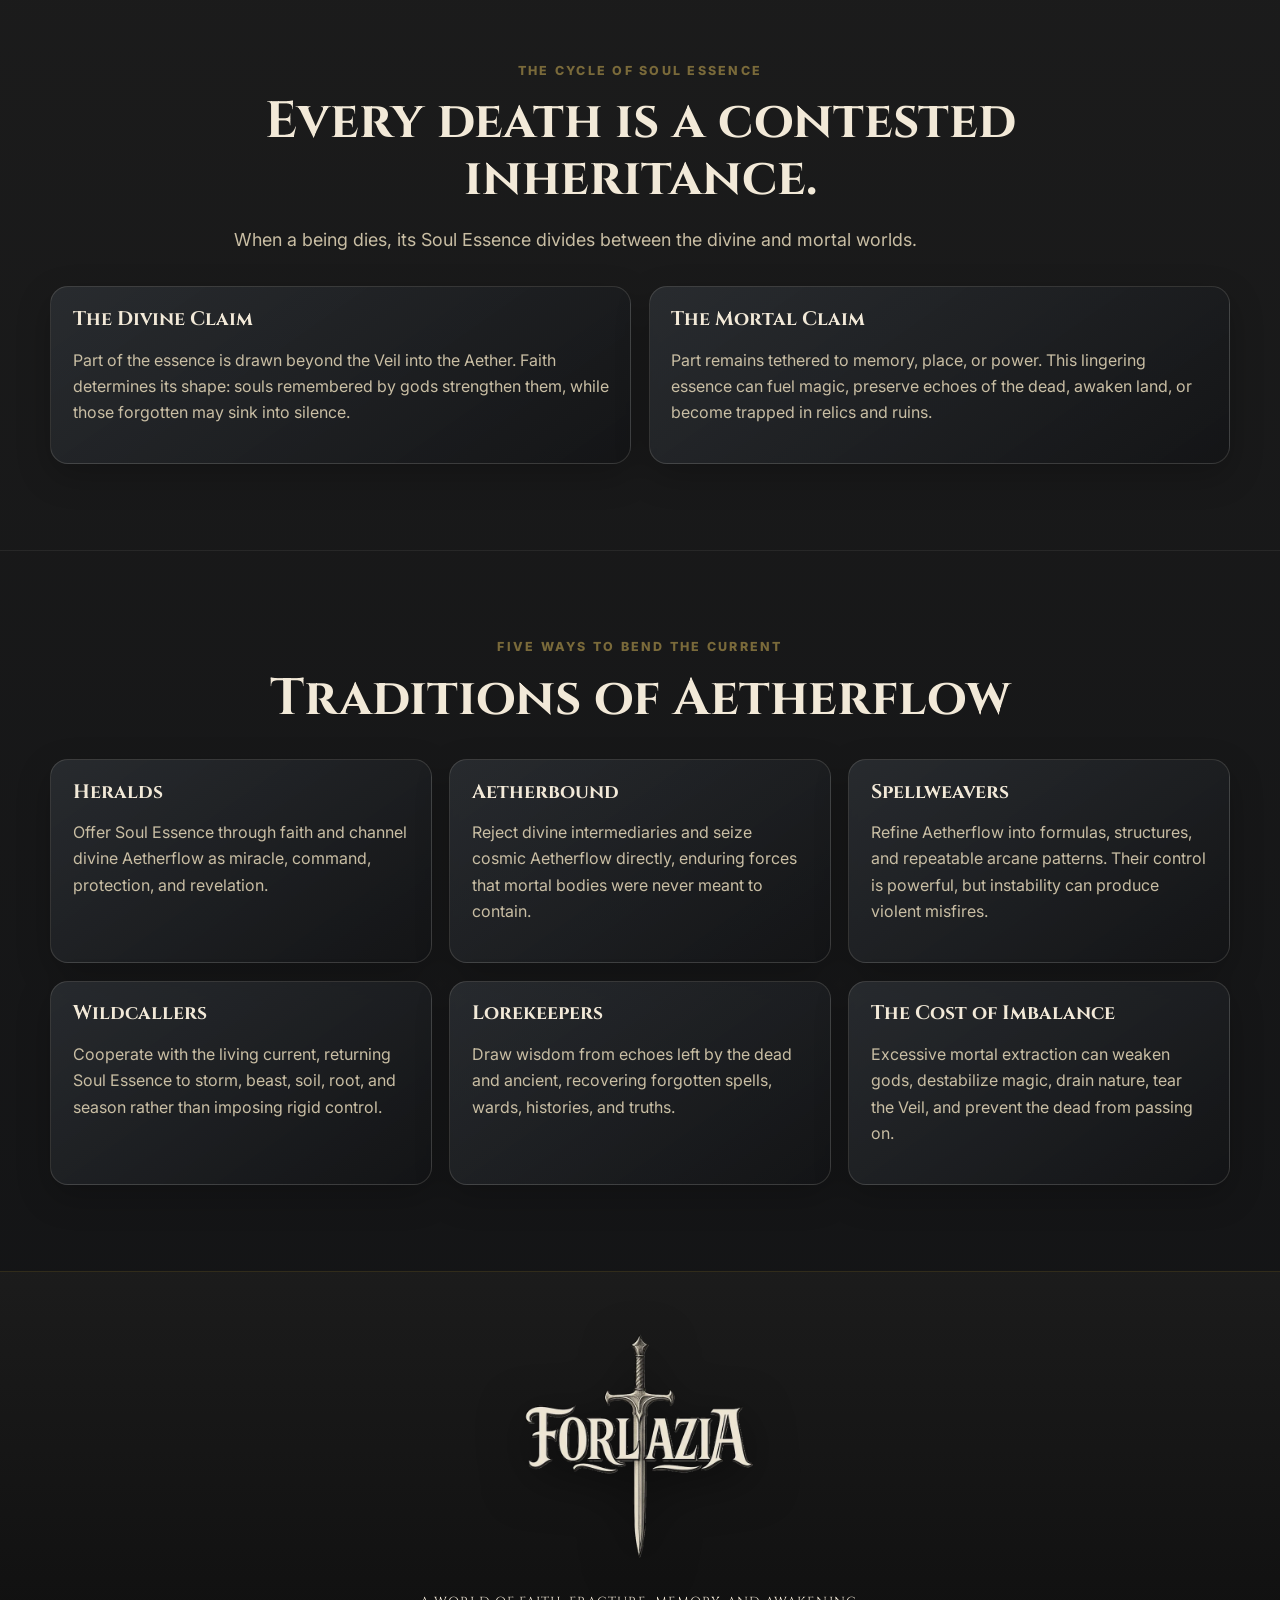
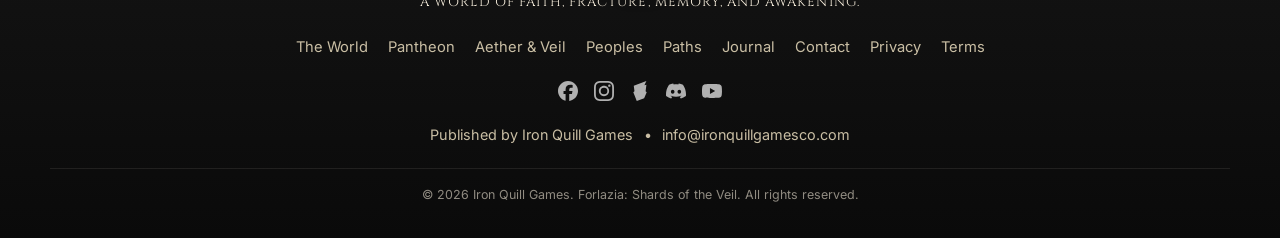
==== commit f3c73db2: "Add files via upload" ====
--- a/aether.html
+++ b/aether.html
@@ -1,4 +1,4 @@
-<!DOCTYPE html><html lang="en"><head><meta charset="UTF-8"><meta name="viewport" content="width=device-width,initial-scale=1"><title>Aether, the Veil & Soul Essence | Forlazia Lore</title><meta name="description" content="Understand Aetherflow, Soul Essence, the Veil, magic traditions, and the cost of imbalance in Forlazia."><link rel="canonical" href="https://forlazia.com/aether.html"><link rel="icon" href="assets/favicon.ico"><link rel="preconnect" href="https://fonts.googleapis.com"><link rel="preconnect" href="https://fonts.gstatic.com" crossorigin><link href="https://fonts.googleapis.com/css2?family=Cinzel:wght@500;600;700&family=Inter:wght@400;500;600;700&display=swap" rel="stylesheet"><link rel="stylesheet" href="css/styles.css"></head><body data-page="aether"><div id="header-placeholder"></div><main id="main"><section class="page-hero"><div class="container reveal"><p class="eyebrow">Aether, Veil & Soul Essence</p><h1>The hidden current beneath all power.</h1><p>Magic in Forlazia is not divided by source so much as by method. Every miracle, spell, omen, transformation, and cosmic act bends the same underlying fabric: Aetherflow.</p></div></section>
+<!DOCTYPE html><html lang="en"><head><meta charset="UTF-8"><meta name="viewport" content="width=device-width,initial-scale=1"><title>Aether, the Veil & Soul Essence | Forlazia Lore</title><meta name="description" content="Understand Aetherflow, Soul Essence, the Veil, magic traditions, and the cost of imbalance in Forlazia."><link rel="canonical" href="https://forlazia.com/aether.html"><link rel="icon" type="image/png" href="assets/forlazia-favicon.png"><link rel="preconnect" href="https://fonts.googleapis.com"><link rel="preconnect" href="https://fonts.gstatic.com" crossorigin><link href="https://fonts.googleapis.com/css2?family=Cinzel:wght@500;600;700&family=Inter:wght@400;500;600;700&display=swap" rel="stylesheet"><link rel="stylesheet" href="css/styles.css"></head><body data-page="aether"><div id="header-placeholder"></div><main id="main"><section class="page-hero"><div class="container reveal"><p class="eyebrow">Aether, Veil & Soul Essence</p><h1>The hidden current beneath all power.</h1><p>Magic in Forlazia is not divided by source so much as by method. Every miracle, spell, omen, transformation, and cosmic act bends the same underlying fabric: Aetherflow.</p></div></section>
 <section class="section"><div class="container two-column"><div class="section-intro reveal"><p class="eyebrow">Aetherflow</p><h2>The current of existence.</h2></div><div class="copy-block reveal"><p>Aetherflow binds gods, mortals, nature, memory, and the world itself. It is neither wholly divine nor wholly natural. It can be worshiped, studied, harmonized with, remembered, stolen, refined, or forced into patterns.</p><p>The danger lies not merely in using it, but in disrupting the balance between its forms.</p></div></div><div class="container card-grid four-columns"><article class="feature-card reveal"><h3>Divine</h3><p>Miracles, sacred authority, protection, renewal, judgment, and the power exchanged between worshiper and god.</p></article><article class="feature-card reveal"><h3>Arcane</h3><p>Structured formulas that refine raw Aetherflow into controlled, repeatable spells and elemental patterns.</p></article><article class="feature-card reveal"><h3>Natural</h3><p>The living current within beast, forest, storm, season, growth, death, and ecological balance.</p></article><article class="feature-card reveal"><h3>Cosmic</h3><p>The immense forces of stars, void, gravity, time, distance, and realities that lie beyond mortal scale.</p></article></div></section>
 <section class="section featured-game"><div class="container two-column"><div class="section-intro reveal"><p class="eyebrow">The Veil</p><h2>A barrier born from divine death.</h2></div><div class="copy-block reveal"><p>When the old gods died, their final cries crystallized into a boundary between the mortal and divine realms. The Veil shapes prayer, dreams, weather, omens, death, and the passage of power.</p><p>It is not broken, but it is fragile. When Aetherflow becomes unstable or Soul Essence is drawn out of balance, the Veil may thin, fracture, or produce shards carrying impossible properties.</p></div></div></section>
 <section class="section"><div class="container centered reveal"><p class="eyebrow">The Cycle of Soul Essence</p><h2>Every death is a contested inheritance.</h2><p class="lead">When a being dies, its Soul Essence divides between the divine and mortal worlds.</p></div><div class="container card-grid two-card-grid"><article class="feature-card reveal"><h3>The Divine Claim</h3><p>Part of the essence is drawn beyond the Veil into the Aether. Faith determines its shape: souls remembered by gods strengthen them, while those forgotten may sink into silence.</p></article><article class="feature-card reveal"><h3>The Mortal Claim</h3><p>Part remains tethered to memory, place, or power. This lingering essence can fuel magic, preserve echoes of the dead, awaken land, or become trapped in relics and ruins.</p></article></div></section>
--- a/css/styles.css
+++ b/css/styles.css
@@ -455,3 +455,41 @@
 .feature-card[href]{display:block;}
 .feature-card[href]:focus-visible{outline:2px solid var(--color-red);outline-offset:4px;}
 @media(max-width:980px){.two-card-grid{grid-template-columns:1fr;}.primary-nav{font-size:.88rem;gap:.75rem;}}
+
+/* Official Forlazia logo integration */
+.forlazia-brand {
+  display: inline-flex;
+  align-items: center;
+  min-width: 168px;
+}
+.header-forlazia-logo {
+  width: 168px !important;
+  height: 68px !important;
+  object-fit: contain;
+  object-position: left center;
+  filter: drop-shadow(0 4px 12px rgba(0,0,0,.55));
+}
+.hero-forlazia-logo {
+  width: min(430px, 88%);
+  height: auto;
+  margin: -1rem 0 1rem;
+  filter: drop-shadow(0 18px 28px rgba(0,0,0,.62));
+}
+.forlazia-footer-logo {
+  width: min(260px, 80vw);
+  height: auto;
+  filter: drop-shadow(0 12px 24px rgba(0,0,0,.55));
+}
+.footer-logo-link { display:inline-flex; justify-content:center; }
+@media (max-width: 1180px) {
+  .forlazia-brand { min-width: 132px; }
+  .header-forlazia-logo { width:132px !important; height:58px !important; }
+}
+@media (max-width: 980px) {
+  .forlazia-brand { min-width:auto; }
+  .header-forlazia-logo { width:118px !important; height:52px !important; }
+}
+@media (max-width: 640px) {
+  .header-forlazia-logo { width:104px !important; height:46px !important; }
+  .hero-forlazia-logo { width:min(340px, 92%); margin-top:0; }
+}
